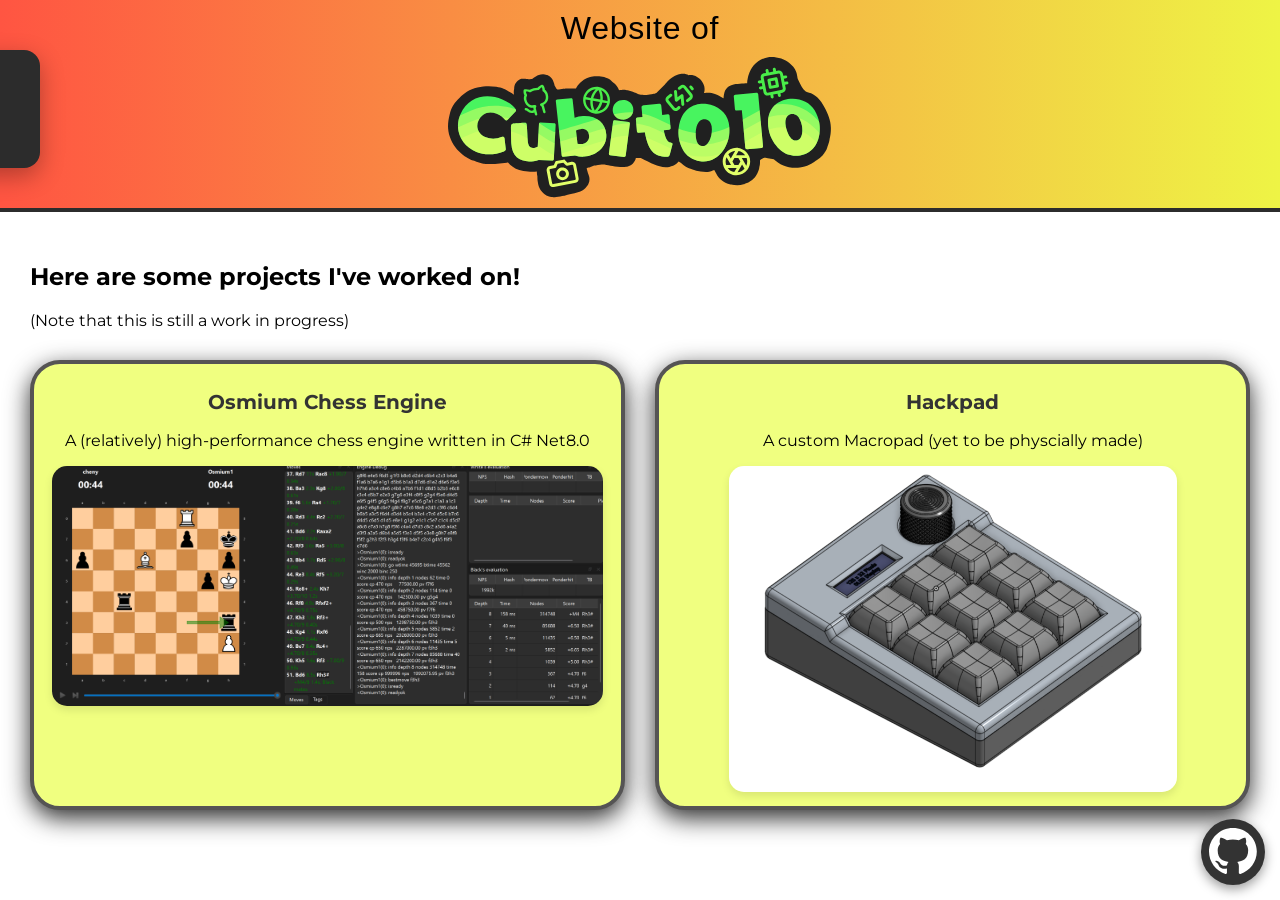
==== projects.html @ 6117ff12 "initial and (prob final) commit for website for personal site" ====
<!DOCTYPE html>

    <head>
        <meta charset="UTF-8">
        <meta name="viewport" content="width=device-width, initial-scale=1.0">
        
        <title>Cubit's Website</title>

        <link rel="preconnect" href="https://fonts.googleapis.com">
        <link rel="preconnect" href="https://fonts.gstatic.com" crossorigin>
        <link href="https://fonts.googleapis.com/css2?family=BBH+Bogle&family=Montserrat:ital,wght@0,100..900;1,100..900&display=swap" rel="stylesheet">
    
        <link rel="stylesheet" href="styles.css">
    </head>
    <body>
        <header class="main-header">
            <div class="header-text">
                Website of
            </div>
            <div class="logo-wrapper">
                <img src="assets/Cubit.svg" alt="Cubit Logo" id="header-logo">
            </div>
        </header>

        <aside id="sidebar">
            <a href="index.html">Home</a>
            <a href="#">Projects</a>
        </aside>
        <script src="menu.js"></script>  

        <main>
            <section class="intro">
                    <h1>Here are some projects I've worked on!</h1>
                    <p>(Note that this is still a work in progress)</p>
                </section>
            <div class="projects-container">
                <div class="floating-box project-box">
                    <h2><a href="https://github.com/cubit010/Osmium">Osmium Chess Engine</a></h2>
                    <p>A (relatively) high-performance chess engine written in C# Net8.0</p>
                    <img src="assets/osmium.png" alt="Osmium playtest screenshot" id="OsmiumImg">
                </div>

                <div class="floating-box project-box">
                    <h2><a href="https://github.com/cubit010/Macropad">Hackpad</a></h2>
                    <p>A custom Macropad (yet to be physcially made) </p>
                    <img src="/assets/hackpad.png" alt="Hackpad design screenshot" id="HackpadImg">
                </div>

            </div>
        </main>

        <footer>
           <a href="https://github.com/cubit010" class="github-footer-btn" target="_blank" aria-label="Visit my GitHub Profile">
                <img src="/assets/github-mark-white.svg" alt="GitHub Icon">
            </a>
        </footer>
    </body>
---- styles.css ----
.bbh-bogle-regular {
  font-family: "BBH Bogle", sans-serif;
  font-weight: 400;
  font-style: normal;
}

/* 
<weight>: Use a value from 100 to 900
<uniquifier>: Use a unique and descriptive class name 
*/
.montserrat-medium {
  font-family: "Montserrat", sans-serif;
  font-optical-sizing: auto;
  font-weight: 100;
  font-style: normal;
}

/* Sidebar styles */

#sidebar {
    box-sizing: border-box;   
    position: fixed;
    top: 50px;
    left: -160px;             /* partially hidden */
    width: 200px;
    max-height: 60vh;
    background: #2c2c2c;
    color: white;
    padding-left: 3rem;
    padding-right: 4rem;
    padding-top: 1rem;
    padding-bottom: 1rem;
    border-radius: 0 16px 16px 0;
    box-shadow: 0 8px 24px rgba(0,0,0,0.3);
    overflow-y: auto;         
    overflow-x: hidden;       /* prevent horizontal scrollbar */
    transition: left 0.3s ease;
    z-index: 1000;
    cursor: pointer;
}

#sidebar:hover {
    left: -10px; /* Slide the sidebar into view */
}


#sidebar a {
    display: block;          
    width: 100%;             
    padding: 0.5rem 0rem;    /* clickable area */
    margin-bottom: 0.5rem;     /* spacing between items */
    color: white;
    text-decoration: none;
    pointer-events: auto;    /* links still clickable */
    font-size: 1em;          
    background: transparent;

    position: sticky; 
   
    top: 0; 
   
    z-index: 100;
}

body{
    font-family: "Montserrat", sans-serif;
}

header {
    font-size: 1em;
    font-family: "BBH Bogle", sans-serif;
    font-weight: 150;
    text-align: center;
    background-color: #f0f0f0;
    background: linear-gradient(90deg,
                #ff5542 0%,
                #eef445 25%,
                #6b7aff 50%,
                #8250f8 75%,
                #a1ed5d 100%);
    background-size: 400% 400%;
    animation: flow 8s ease infinite;
    padding: 10px;
    padding-bottom: 0px;
    letter-spacing: 0.05em; 
    
}



.cubitsvg {
    display: flex;
    justify-content: center;
    align-items: center;
 
}

.main-header {
    position: relative;
    width: 100%;
    text-align: center;
   
    overflow: visible; 
    
   
    display: flex;
    flex-direction: column;
    align-items: center;
    padding: 0; 
}


.header-text {
    font-family: "BBH Bogle", sans-serif;
    font-size: 2em;
    padding-top: 10px;
    padding-bottom: 0;
    width: 100%;
    z-index: 900;
}


.logo-wrapper {
    width: 100%;
    display: flex;
    justify-content: center;
    
   
    position: relative; 
    padding: 10px;
    box-sizing: border-box; 
    z-index: 1000;

    background: linear-gradient(90deg,
                #ff5542 0%,
                #eef445 25%,
                #6b7aff 50%,
                #8250f8 75%,    
                #a1ed5d 100%);
    background-size: 400% 400%;
    animation: flow 8s ease infinite;
   
 border-bottom: #2c2c2c 4px solid;
}


#header-logo {
    
    
    width: calc(var(--logo-width-val, 30) * 1vw); 
    
    max-width: 3000px;
    height: auto;
    

    will-change: width;
    
    transition: none; 
}


.logo-fixed {
    position: fixed;
    top: 0;
    left: 0;
    box-shadow: 0 4px 10px rgba(0,0,0,0.1); 
}



#carimage {
    width: 35vw;
    height: 150vh;
    margin-left: auto;
    margin-right: auto;
}

@keyframes flow {
    0% {
        background-position: 0% 50%;
    }
    50% {
        background-position: 100% 50%;
    }
    100% {
        background-position: 0% 50%;
    }
}

.two-col {
    display: grid;
    gap: 40px;             /* space between items */
    grid-template-columns: 1fr 1fr;
    padding: 15px;
}

.text {
    justify-self: start; /* stick to left wall */
}

.car {
    justify-self: right;   /* stick to right wall */
}

body {
    margin: 0;
}

main{
    padding: 30px;
    background-color: rgb(255, 255, 255);
}

p, li {
    font-size: 1em;
}

p#carimgdesc {
    font-size: 1em;
    color: gray;
    margin: 0px;
}

h1{
    font-size: 1.5em;
}

h2{
    font-size: 1.25em;
}

.floating-box{
    max-width: 4000px;
    width: auto;
    border-radius: 30px;
    background-color: #b9f783;
    padding: 40px;
    box-shadow: #2c2c2c 0px 8px 24px;
    border: 4px solid rgb(85, 84, 84);
}

.floating-box#box2 {
    display: flex;             
    justify-content: center;  
    align-items: center;       
    flex-direction: column;
    background-color: #f0ff80;
    justify-content: center;
    text-align: center;
    width: auto;
    

}

.projects-container {
    
    display: grid;
   
    grid-template-columns: repeat(auto-fit, minmax(300px, 1fr)); 
    gap: 30px; /* Space between the project boxes */
    margin-top: 30px; /* Space below the introduction box */
}


.project-box {
    
    padding: 10px;
    background-color: #f0ff80; 
    /* Center text within the box */
    text-align: center;
    /* Ensure all boxes are the same size/stretch in the grid */
    min-height: 200px;
}

/* Style the links within the project boxes */
.project-box h2 a {
    text-decoration: none; /* Remove underline from the project link */
    color: #333;
    /* Add a hover effect for a better user experience */
    transition: color 0.3s; 
}

.project-box h2 a:hover {
    color: #ff5542; /* hover color  */
}

/* Adjust the main floating-box style for the introduction */
.intro-box {
    text-align: center;
    margin-bottom: 30px; /* Ensure space before the projects container */
    background-color: #b9f783; /* Keep original color */
}

.github-footer-btn {
    
    position: fixed; 
    bottom: 15px;
    right: 15px; 
    z-index: 1000; 
    
    display: flex; 
    justify-content: center;
    align-items: center; 
    width: 50px; 
    height: 50px; 
    border-radius: 50%; 
    padding: 7px;
    padding-bottom: 9px;
    
    background-color: #333; 
    box-shadow: 0 4px 12px rgba(0, 0, 0, 0.4); 
    text-decoration: none; 
    transition: background-color 0.3s, transform 0.3s; 
}

.github-footer-btn img {
    width: 95%; 
    height: auto;
     
}

.github-footer-btn:hover {
    background-color: #555; /*  lighter on hover */
    transform: scale(1.05); /* glow on hover */
    box-shadow: 0 6px 10px rgba(0, 0, 0, 0.6); /* more shadow on hover */
}


#c6356img, #c10000img, #c11111img, #c12340img{
    width: 20vw;
    height: auto;
}

#OsmiumImg{
    width: 43vw;

    border-radius: 15px;
    box-shadow: 0 4px 8px rgba(0,0,0,0.1);
}
#HackpadImg {
    width: 35vw;

    border-radius: 15px;
    box-shadow: 0 4px 8px rgba(0,0,0,0.1);
}
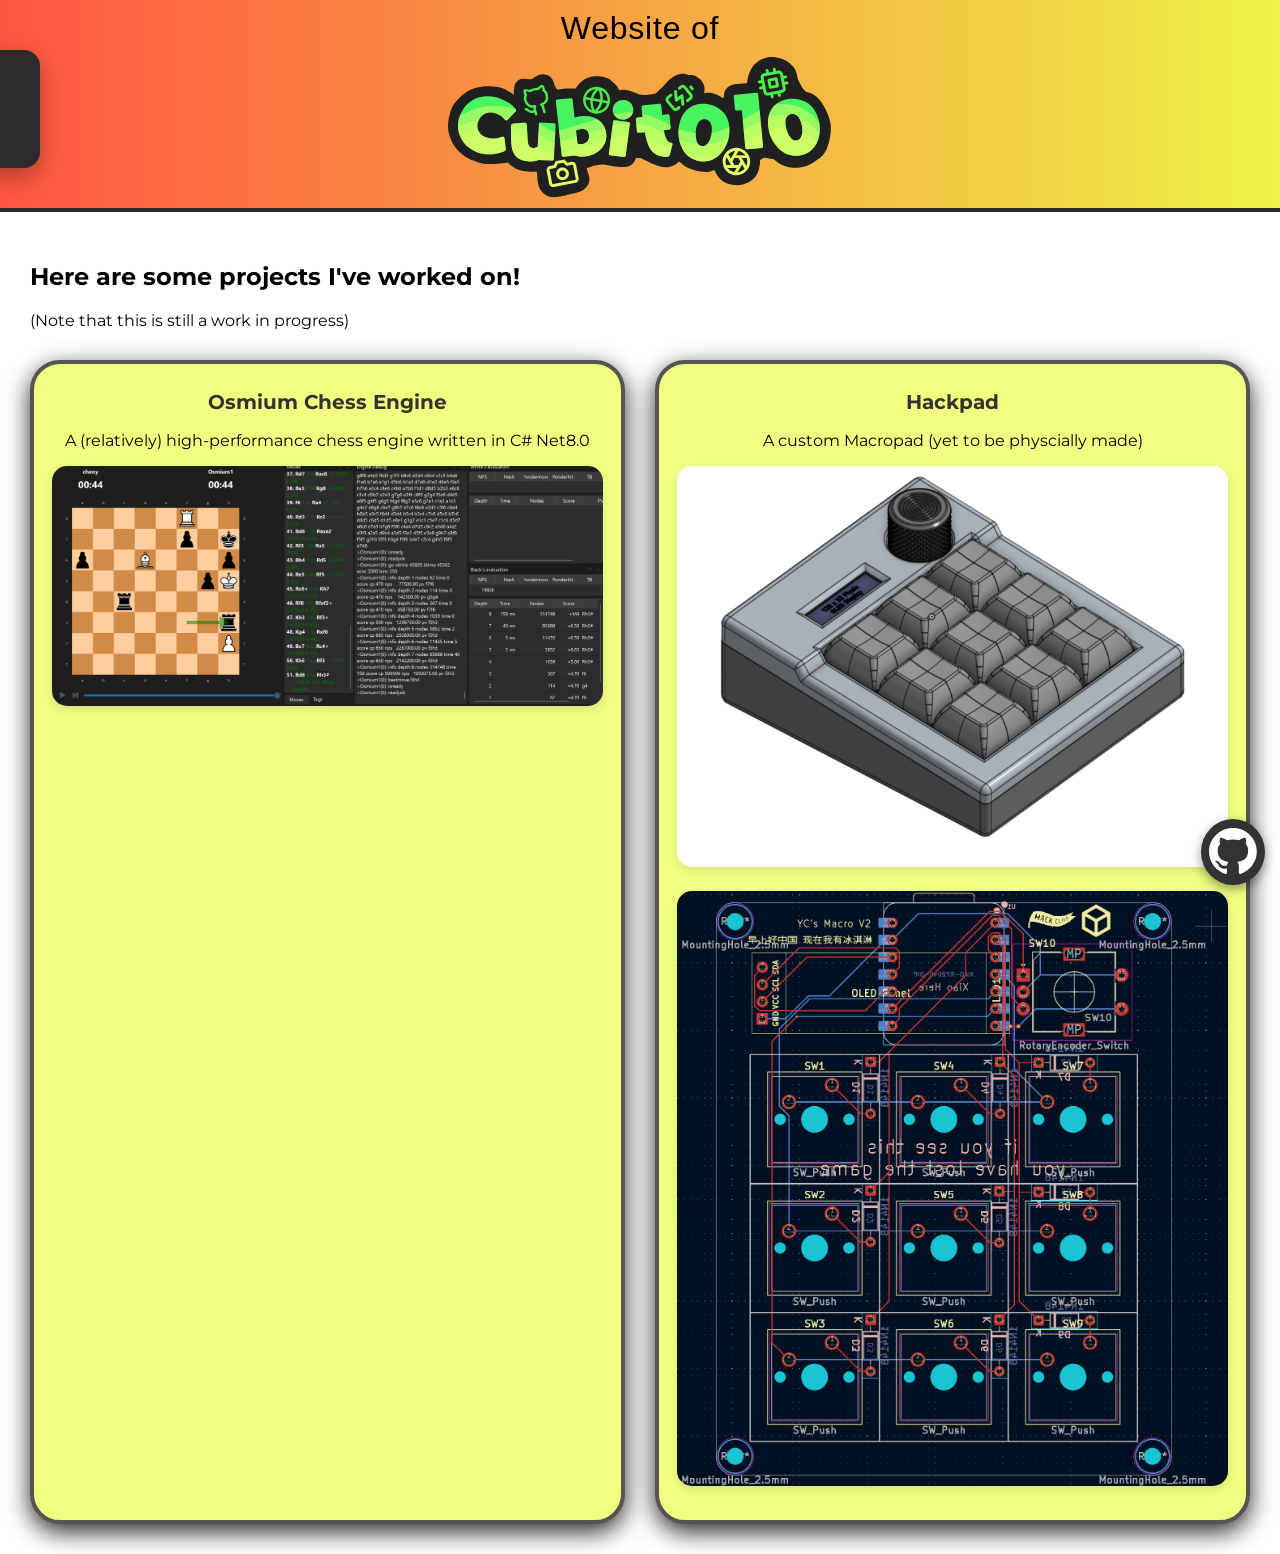
==== commit 2a00b775: "add image of pcb" ====
--- a/projects.html
+++ b/projects.html
@@ -44,6 +44,7 @@
                     <h2><a href="https://github.com/cubit010/Macropad">Hackpad</a></h2>
                     <p>A custom Macropad (yet to be physcially made) </p>
                     <img src="/assets/hackpad.png" alt="Hackpad design screenshot" id="HackpadImg">
+                    <img src="/assets/pcb.png" alt="pcb design screenshot" id="PCBImg">
                 </div>
 
             </div>
--- a/styles.css
+++ b/styles.css
@@ -338,9 +338,10 @@
     border-radius: 15px;
     box-shadow: 0 4px 8px rgba(0,0,0,0.1);
 }
-#HackpadImg {
-    width: 35vw;
+#HackpadImg, #PCBImg {
+    width: 43vw;
 
     border-radius: 15px;
     box-shadow: 0 4px 8px rgba(0,0,0,0.1);
-}
+    margin-bottom: 20px;
+}
